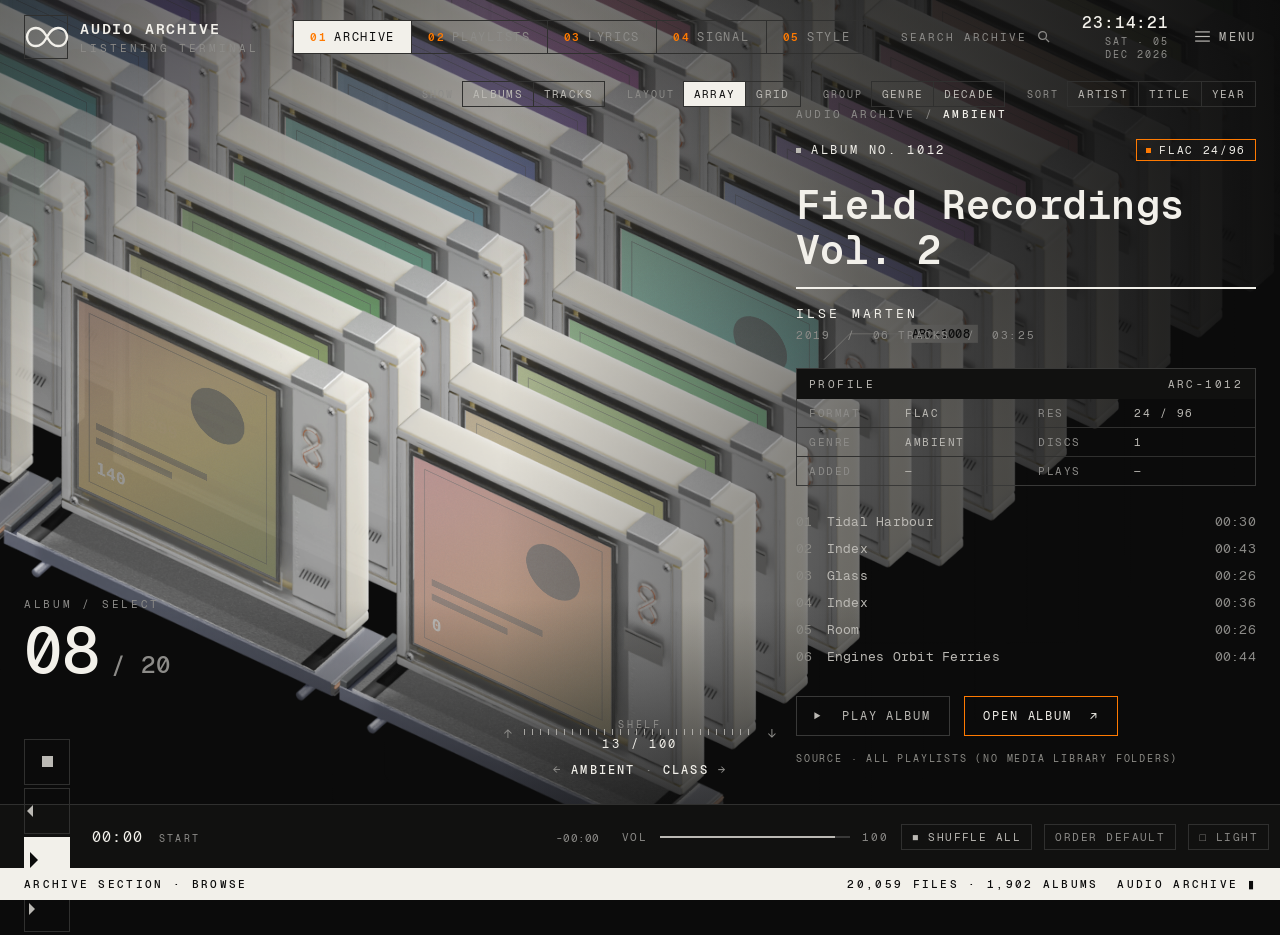
==== webui/rhine-demo/index.html @ eecbfd83 "v0.6.0 完整版：解锁机制 + 连接诊断 + Rhine 风格 HTML 复刻 - 订阅状态不可信时提供手动解锁通道（强确认弹窗） - SteamAPI 连接失败给出具体原因（未运行 / 权限不一" ====
<!doctype html>
<html lang="en">
<head>
<meta charset="utf-8">
<meta name="viewport" content="width=device-width, initial-scale=1">
<title>RhinE — An Audio Archive · HTML Translation</title>
<link rel="stylesheet" href="style.css">
</head>
<body>

<!-- ============ 等距档案架（Canvas） ============ -->
<canvas id="stage"></canvas>
<div id="grain"></div>
<div id="vignette"></div>

<!-- ============ 顶栏 ============ -->
<header id="hud">
  <div class="brand">
    <div class="emblem">
      <svg viewBox="0 0 44 22" width="44" height="22"><path d="M11 2 C4 2 2 8 2 11 C2 14 4 20 11 20 C18 20 20 14 22 11 C24 8 26 2 33 2 C40 2 42 8 42 11 C42 14 40 20 33 20 C26 20 24 14 22 11 C20 8 18 2 11 2 Z" fill="none" stroke="currentColor" stroke-width="2.4"/></svg>
    </div>
    <div class="brand-text">
      <div class="brand-title">AUDIO&nbsp;ARCHIVE</div>
      <div class="brand-sub">LISTENING&nbsp;TERMINAL</div>
    </div>
  </div>

  <nav id="nav">
    <button class="nav-item is-active"><i>01</i><span>ARCHIVE</span></button>
    <button class="nav-item"><i>02</i><span>PLAYLISTS</span></button>
    <button class="nav-item"><i>03</i><span>LYRICS</span></button>
    <button class="nav-item"><i>04</i><span>SIGNAL</span></button>
    <button class="nav-item"><i>05</i><span>STYLE</span></button>
  </nav>

  <div class="hud-right">
    <div class="hud-search"><span>SEARCH&nbsp;ARCHIVE</span>
      <svg viewBox="0 0 14 14" width="13" height="13"><circle cx="6" cy="6" r="4.2" fill="none" stroke="currentColor" stroke-width="1.4"/><line x1="9.3" y1="9.3" x2="13" y2="13" stroke="currentColor" stroke-width="1.4"/></svg>
    </div>
    <div class="hud-clock">
      <div class="clock-time">17:12:19</div>
      <div class="clock-date">TUE&nbsp;·&nbsp;08&nbsp;OCT&nbsp;2025</div>
    </div>
    <div class="hud-menu">
      <svg viewBox="0 0 16 12" width="15" height="11"><g stroke="currentColor" stroke-width="1.3"><line x1="0" y1="1" x2="16" y2="1"/><line x1="0" y1="6" x2="16" y2="6"/><line x1="0" y1="11" x2="16" y2="11"/></g></svg>
      <span>MENU</span>
    </div>
  </div>
</header>

<!-- ============ 数组工具条（SHOW/GROUP/LAYOUT…） ============ -->
<div id="toolrow">
  <div class="toolgroup">
    <span class="tool-label">SHOW</span>
    <button class="tool">ALBUMS</button><button class="tool">TRACKS</button>
  </div>
  <div class="toolgroup">
    <span class="tool-label">LAYOUT</span>
    <button class="tool is-on">ARRAY</button><button class="tool">GRID</button>
  </div>
  <div class="toolgroup">
    <span class="tool-label">GROUP</span>
    <button class="tool">GENRE</button><button class="tool">DECADE</button>
  </div>
  <div class="toolgroup">
    <span class="tool-label">SORT</span>
    <button class="tool">ARTIST</button><button class="tool">TITLE</button><button class="tool">YEAR</button>
  </div>
</div>

<!-- ============ 左下 ALBUM SELECT 大数字 ============ -->
<div id="select-numeral">
  <div class="num-label">ALBUM&nbsp;/&nbsp;SELECT</div>
  <div class="num-big">08<span class="num-of">/&nbsp;20</span></div>
</div>

<!-- ============ 标尺 ============ -->
<div id="ruler">
  <span class="ruler-arrow">↑</span>
  <div class="ruler-ticks"></div>
  <span class="ruler-arrow">↓</span>
</div>

<!-- ============ 架子切换 ============ -->
<div id="shelf-switch">
  <span class="shelf-label">SHELF</span>
  <span class="shelf-num" id="shelf-num">13&nbsp;/&nbsp;100</span>
  <div class="shelf-nav">
    <span class="shelf-nav-label">←&nbsp;<b id="shelf-group">AMBIENT</b>&nbsp;·&nbsp;<b>CLASS</b>&nbsp;→</span>
  </div>
</div>

<!-- ============ 右侧信息面板 ============ -->
<aside id="info">
  <div class="info-path">AUDIO&nbsp;ARCHIVE&nbsp;/&nbsp;<b>AMBIENT</b></div>

  <div class="info-head">
    <div class="info-cat"><span class="sq"></span>ALBUM&nbsp;NO.&nbsp;1012</div>
    <span class="chip chip-acc">FLAC&nbsp;24/96</span>
  </div>

  <h1 class="info-title">Field Recordings Vol. 2</h1>
  <div class="info-artist">ILSE&nbsp;MARTEN</div>
  <div class="info-meta">2019&nbsp;&nbsp;/&nbsp;&nbsp;06&nbsp;TRACKS&nbsp;&nbsp;/&nbsp;&nbsp;03:25</div>

  <div class="profile">
    <div class="profile-head"><span>PROFILE</span><span>ARC-1012</span></div>
    <table class="profile-table">
      <tr><td>FORMAT</td><td>FLAC</td><td>RES</td><td>24 / 96</td></tr>
      <tr><td>GENRE</td><td>AMBIENT</td><td>DISCS</td><td>1</td></tr>
      <tr><td>ADDED</td><td>—</td><td>PLAYS</td><td>—</td></tr>
    </table>
  </div>

  <ol class="tracks">
    <li><span class="t-no">01</span><span class="t-name">Tidal Harbour</span><span class="t-len">00:30</span></li>
    <li><span class="t-no">02</span><span class="t-name">Index</span><span class="t-len">00:43</span></li>
    <li><span class="t-no">03</span><span class="t-name">Glass</span><span class="t-len">00:26</span></li>
    <li><span class="t-no">04</span><span class="t-name">Index</span><span class="t-len">00:36</span></li>
    <li><span class="t-no">05</span><span class="t-name">Room</span><span class="t-len">00:26</span></li>
    <li><span class="t-no">06</span><span class="t-name">Engines Orbit Ferries</span><span class="t-len">00:44</span></li>
  </ol>

  <div class="info-actions">
    <button class="btn">▶&nbsp;&nbsp;PLAY&nbsp;ALBUM</button>
    <button class="btn btn-acc">OPEN&nbsp;ALBUM&nbsp;&nbsp;↗</button>
  </div>

  <div class="info-source">SOURCE&nbsp;·&nbsp;ALL&nbsp;PLAYLISTS&nbsp;(NO&nbsp;MEDIA&nbsp;LIBRARY&nbsp;FOLDERS)</div>
</aside>

<!-- ============ 底部播放条 ============ -->
<footer id="transport">
  <div class="tr-left">
    <button class="tr-btn" id="tr-stop"></button>
    <button class="tr-btn" id="tr-prev"></button>
    <button class="tr-btn tr-play" id="tr-play"></button>
    <button class="tr-btn" id="tr-next"></button>
  </div>
  <div class="tr-time">
    <span class="tr-clock">00:00</span>
    <span class="tr-start">START</span>
    <span class="tr-tail">-00:00</span>
  </div>
  <div class="tr-right">
    <span class="tr-vol-label">VOL</span>
    <div class="tr-vol"><div class="tr-vol-fill"></div></div>
    <span class="tr-vol-num">100</span>
    <button class="tr-chip is-on">■&nbsp;SHUFFLE&nbsp;ALL</button>
    <button class="tr-chip">ORDER&nbsp;DEFAULT</button>
    <button class="tr-chip" id="tr-theme">□&nbsp;LIGHT</button>
    <button class="tr-chip is-on" id="tr-dark">■&nbsp;DARK</button>
  </div>
</footer>

<!-- ============ 状态条 ============ -->
<div id="statusbar">
  <span>ARCHIVE&nbsp;SECTION&nbsp;·&nbsp;BROWSE</span>
  <span class="status-right">20,059&nbsp;FILES&nbsp;·&nbsp;1,902&nbsp;ALBUMS&nbsp;&nbsp;AUDIO&nbsp;ARCHIVE&nbsp;▮</span>
</div>

<script src="app.js"></script>
</body>
</html>
---- webui/rhine-demo/style.css ----
/* RhinE · HTML translation — design tokens from the theme's tokens.json (archive / dark) */
@font-face { font-family: "Geist Mono"; src: url("assets/fonts/GeistMono-Regular.ttf");  font-weight: 400; }
@font-face { font-family: "Geist Mono"; src: url("assets/fonts/GeistMono-Medium.ttf");   font-weight: 500; }
@font-face { font-family: "Geist Mono"; src: url("assets/fonts/GeistMono-SemiBold.ttf"); font-weight: 600; }

:root {
  /* archive · dark */
  --bg:          #0b0b0b;
  --fg:          #f2f0ea;
  --fg-soft:     #bbb9b4;
  --text-muted:  #8c8b88;
  --mark:        #8a8984;
  --line-dim:    #73726f;
  --line-faint:  #393938;
  --hair:        #30302f;
  --panel:       #111110;
  --panel-hi:    #181817;
  --case:        #1b1b1a;
  --case-hi:     #2b2b29;
  --well:        #121212;
  --accent:      #ff7a01;
  --on-accent:   #0b0b0b;

  /* metrics (dp) */
  --gutter: 24px;
  --header: 73px;
  --transport: 64px;
  --status: 32px;
  --hairline: 1px;
}

* { margin: 0; padding: 0; box-sizing: border-box; }

html, body {
  height: 100%;
  overflow: hidden;
  background: var(--bg);
  color: var(--fg);
  font-family: "Geist Mono", ui-monospace, monospace;
  font-size: 13px;
  letter-spacing: .02em;
  -webkit-font-smoothing: antialiased;
  user-select: none;
}

#stage { position: absolute; inset: 0; width: 100%; height: 100%; display: block; }

/* grain + vignette overlays */
#grain {
  position: absolute; inset: 0; pointer-events: none; opacity: .5;
  background-image: url("assets/grain.png");
  background-size: 512px 512px;
  mix-blend-mode: overlay;
}
#vignette {
  position: absolute; inset: 0; pointer-events: none;
  background:
    linear-gradient(to top,  rgba(11,11,11,.95) 0, rgba(11,11,11,0) 300px),
    linear-gradient(to left,  rgba(11,11,11,.96) 0, rgba(11,11,11,.55) 420px, rgba(11,11,11,0) 780px),
    radial-gradient(130% 100% at 40% 80%, rgba(11,11,11,0) 42%, rgba(11,11,11,.72) 100%);
}

button { font: inherit; color: inherit; background: none; border: none; cursor: pointer; }

/* ================= 顶栏 ================= */
#hud {
  position: absolute; top: 0; left: 0; right: 0; height: var(--header);
  display: flex; align-items: center; gap: 34px;
  padding: 0 var(--gutter);
}
.brand { display: flex; align-items: center; gap: 12px; }
.emblem {
  width: 44px; height: 44px; display: grid; place-items: center;
  border: var(--hairline) solid var(--hair); padding: 10px 0;
  color: var(--fg);
}
.brand-title { font-weight: 600; font-size: 15px; letter-spacing: .12em; }
.brand-sub   { font-size: 10.5px; letter-spacing: .28em; color: var(--text-muted); margin-top: 3px; }

#nav { display: flex; align-items: stretch; height: 34px; }
.nav-item {
  display: flex; align-items: center; gap: 7px; padding: 0 16px;
  border: var(--hairline) solid var(--hair); border-right-width: 0;
  color: var(--text-muted); letter-spacing: .14em; font-size: 12px;
}
.nav-item:last-child { border-right-width: var(--hairline); }
.nav-item i { font-style: normal; color: var(--accent); font-weight: 600; font-size: 11px; }
.nav-item.is-active { background: var(--fg); color: var(--bg); }
.nav-item.is-active i { color: var(--accent); }

.hud-right { margin-left: auto; display: flex; align-items: center; gap: 26px; color: var(--fg-soft); }
.hud-search { display: flex; align-items: center; gap: 10px; font-size: 11px; letter-spacing: .18em; color: var(--text-muted); }
.hud-clock { text-align: right; }
.clock-time { font-size: 16px; font-weight: 500; color: var(--fg); letter-spacing: .06em; }
.clock-date { font-size: 10px; letter-spacing: .2em; color: var(--text-muted); margin-top: 2px; }
.hud-menu { display: flex; align-items: center; gap: 9px; font-size: 12px; letter-spacing: .18em; color: var(--fg-soft); }

/* ================= 工具条 ================= */
#toolrow {
  position: absolute; top: calc(var(--header) + 8px); right: calc(var(--gutter) + 0px);
  display: flex; gap: 22px; align-items: center;
}
.toolgroup { display: flex; align-items: center; gap: 0; }
.tool-label { font-size: 10px; letter-spacing: .2em; color: var(--text-muted); margin-right: 8px; }
.tool {
  height: 26px; padding: 0 10px; font-size: 11px; letter-spacing: .12em;
  color: var(--fg-soft); border: var(--hairline) solid var(--hair); border-right-width: 0;
}
.tool:last-child { border-right-width: var(--hairline); }
.tool.is-on { background: var(--fg); color: var(--bg); }

/* ================= 左下大数字 ================= */
#select-numeral { position: absolute; left: var(--gutter); bottom: calc(var(--transport) + var(--status) + 120px); }
.num-label { font-size: 10.5px; letter-spacing: .26em; color: var(--text-muted); }
.num-big { font-size: 64px; font-weight: 500; line-height: 1.05; margin-top: 6px; }
.num-of { font-size: 24px; color: var(--text-muted); margin-left: 10px; letter-spacing: .05em; }

/* ================= 标尺 ================= */
#ruler {
  position: absolute; left: 50%; transform: translateX(-50%);
  bottom: calc(var(--transport) + var(--status) + 62px);
  display: flex; align-items: center; gap: 12px; color: var(--text-muted);
}
.ruler-arrow { font-size: 13px; }
.ruler-ticks {
  width: 232px; height: 16px; opacity: .85;
  background-image:
    repeating-linear-gradient(to right, var(--fg-soft) 0 1px, transparent 1px 8px);
  -webkit-mask-image: linear-gradient(to bottom, transparent 0 3px, #000 3px 9px, transparent 9px);
          mask-image: linear-gradient(to bottom, transparent 0 3px, #000 3px 9px, transparent 9px);
  background-size: 100% 100%;
}

/* ================= 架子切换 ================= */
#shelf-switch {
  position: absolute; left: 50%; transform: translateX(-50%);
  bottom: calc(var(--transport) + var(--status) + 26px);
  text-align: center;
}
.shelf-label { font-size: 10px; letter-spacing: .26em; color: var(--text-muted); }
.shelf-num { display: block; font-size: 12px; letter-spacing: .2em; color: var(--fg); margin-top: 4px; }
.shelf-nav { margin-top: 10px; font-size: 12px; letter-spacing: .18em; color: var(--text-muted); }
.shelf-nav b { color: var(--fg); font-weight: 500; }

/* ================= 右侧信息面板 ================= */
#info {
  position: absolute; top: calc(var(--header) + 34px); right: var(--gutter);
  width: 460px;
}
.info-path { font-size: 11px; letter-spacing: .2em; color: var(--text-muted); }
.info-path b { color: var(--fg); font-weight: 500; }

.info-head { display: flex; align-items: center; justify-content: space-between; margin-top: 18px; }
.info-cat { display: flex; align-items: center; gap: 10px; font-size: 12px; letter-spacing: .22em; color: var(--fg); }
.sq { width: 5px; height: 5px; background: var(--fg-soft); display: inline-block; }
.chip {
  height: 22px; display: inline-flex; align-items: center; padding: 0 9px;
  border: var(--hairline) solid var(--line-faint); font-size: 10.5px; letter-spacing: .16em; color: var(--fg-soft);
}
.chip-acc { border-color: var(--accent); color: var(--fg); gap: 8px; }
.chip-acc::before { content: ""; width: 5px; height: 5px; background: var(--accent); }

.info-title {
  font-size: 40px; font-weight: 600; line-height: 1.12; margin-top: 22px;
  padding-bottom: 14px; border-bottom: 2px solid var(--fg);
}
.info-artist { margin-top: 16px; font-size: 13px; letter-spacing: .24em; color: var(--fg); }
.info-meta { margin-top: 6px; font-size: 11px; letter-spacing: .14em; color: var(--text-muted); }

.profile { margin-top: 26px; border: var(--hairline) solid var(--line-faint); }
.profile-head {
  display: flex; justify-content: space-between; padding: 8px 12px;
  background: var(--panel); font-size: 11px; letter-spacing: .22em; color: var(--fg-soft);
}
.profile-table { width: 100%; border-collapse: collapse; }
.profile-table td { padding: 7px 12px; font-size: 11px; letter-spacing: .14em; color: var(--fg-soft); }
.profile-table td:nth-child(odd)  { color: var(--text-muted); width: 21%; }
.profile-table td:nth-child(even) { width: 29%; }
.profile-table tr + tr td { border-top: var(--hairline) solid var(--hair); }

.tracks { list-style: none; margin-top: 22px; }
.tracks li { display: flex; gap: 14px; padding: 5px 0; font-size: 12.5px; color: var(--fg-soft); }
.t-no { color: var(--mark); }
.t-name { flex: 1; }
.t-len { color: var(--text-muted); }
.tracks li.is-current { color: var(--fg); }
.tracks li.is-current .t-no { color: var(--accent); }

.info-actions { display: flex; gap: 14px; margin-top: 26px; }
.btn {
  height: 40px; padding: 0 18px; border: var(--hairline) solid var(--line-faint);
  font-size: 12px; letter-spacing: .16em; color: var(--fg-soft);
}
.btn-acc { border-color: var(--accent); color: var(--fg); }
.info-source { margin-top: 16px; font-size: 10px; letter-spacing: .18em; color: var(--mark); }

/* ================= 底部 transport ================= */
#transport {
  position: absolute; left: 0; right: 0; bottom: var(--status);
  height: var(--transport);
  display: flex; align-items: center; gap: 22px;
  padding: 0 var(--gutter);
  background: var(--panel);
  border-top: var(--hairline) solid var(--hair);
}
.tr-btn { width: 46px; height: 46px; border: var(--hairline) solid var(--hair); position: relative; }
.tr-btn::before { content: ""; position: absolute; inset: 0; margin: auto; }
#tr-prev::before { width: 0; height: 0; border: 6px solid transparent; border-right-color: var(--fg-soft); margin-left: -4px; }
#tr-next::before { width: 0; height: 0; border: 6px solid transparent; border-left-color:  var(--fg-soft); margin-left: 4px; }
#tr-stop::before { width: 11px; height: 11px; background: var(--fg-soft); }
#tr-play { background: var(--fg); border-color: var(--fg); }
#tr-play::before { width: 0; height: 0; border: 8px solid transparent; border-left-color: var(--bg); margin-left: 5px; }

.tr-time { display: flex; align-items: baseline; gap: 16px; }
.tr-clock { font-size: 15px; color: var(--fg); letter-spacing: .08em; }
.tr-start { font-size: 10px; letter-spacing: .22em; color: var(--text-muted); }
.tr-tail { font-size: 11px; color: var(--text-muted); margin-left: 340px; }

.tr-right { margin-left: auto; display: flex; align-items: center; gap: 12px; }
.tr-vol-label, .tr-vol-num { font-size: 10.5px; letter-spacing: .18em; color: var(--text-muted); }
.tr-vol { width: 190px; height: 2px; background: var(--line-faint); position: relative; }
.tr-vol-fill { position: absolute; inset: 0 8% 0 0; background: var(--fg-soft); }
.tr-chip {
  height: 26px; padding: 0 10px; border: var(--hairline) solid var(--hair);
  font-size: 10.5px; letter-spacing: .14em; color: var(--text-muted);
}
.tr-chip.is-on { color: var(--fg-soft); }

/* ================= 状态条 ================= */
#statusbar {
  position: absolute; left: 0; right: 0; bottom: 0; height: var(--status);
  display: flex; align-items: center; justify-content: space-between;
  padding: 0 var(--gutter);
  background: var(--fg); color: var(--bg);
  font-size: 10.5px; letter-spacing: .22em; font-weight: 500;
}
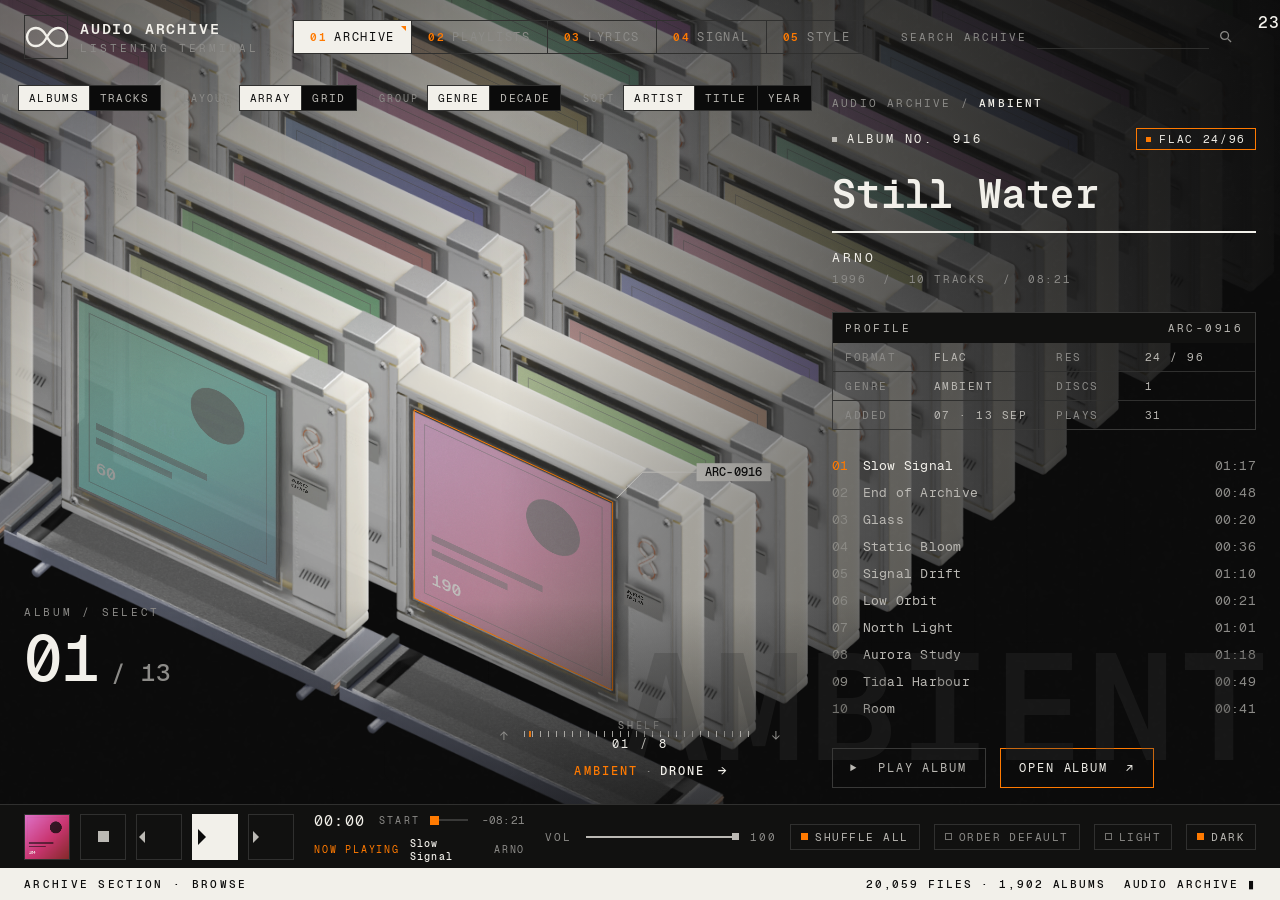
==== commit 4dde5abc: "迁移到 RhinE 风格 pywebview 界面" ====
--- a/webui/rhine-demo/index.html
+++ b/webui/rhine-demo/index.html
@@ -6,9 +6,9 @@
 <title>RhinE — An Audio Archive · HTML Translation</title>
 <link rel="stylesheet" href="style.css">
 </head>
-<body>
-
-<!-- ============ 等距档案架（Canvas） ============ -->
+<body data-view="archive">
+
+<!-- ============ 主画布（01 ARCHIVE 等距档案架 / 04 SIGNAL 监视器） ============ -->
 <canvas id="stage"></canvas>
 <div id="grain"></div>
 <div id="vignette"></div>
@@ -26,139 +26,321 @@
   </div>
 
   <nav id="nav">
-    <button class="nav-item is-active"><i>01</i><span>ARCHIVE</span></button>
-    <button class="nav-item"><i>02</i><span>PLAYLISTS</span></button>
-    <button class="nav-item"><i>03</i><span>LYRICS</span></button>
-    <button class="nav-item"><i>04</i><span>SIGNAL</span></button>
-    <button class="nav-item"><i>05</i><span>STYLE</span></button>
+    <button class="nav-item" data-view="archive" title="01 Archive (1)"><i>01</i><span>ARCHIVE</span></button>
+    <button class="nav-item" data-view="playlists" title="02 Playlists (2)"><i>02</i><span>PLAYLISTS</span></button>
+    <button class="nav-item" data-view="lyrics" title="03 Lyrics (3)"><i>03</i><span>LYRICS</span></button>
+    <button class="nav-item" data-view="signal" title="04 Signal (4)"><i>04</i><span>SIGNAL</span></button>
+    <button class="nav-item" data-view="style" title="05 Style (5)"><i>05</i><span>STYLE</span></button>
   </nav>
 
   <div class="hud-right">
-    <div class="hud-search"><span>SEARCH&nbsp;ARCHIVE</span>
+    <label class="hud-search" id="search-wrap">
+      <span>SEARCH&nbsp;ARCHIVE</span>
+      <input id="search" type="text" autocomplete="off" spellcheck="false" aria-label="Search archive">
       <svg viewBox="0 0 14 14" width="13" height="13"><circle cx="6" cy="6" r="4.2" fill="none" stroke="currentColor" stroke-width="1.4"/><line x1="9.3" y1="9.3" x2="13" y2="13" stroke="currentColor" stroke-width="1.4"/></svg>
-    </div>
+    </label>
     <div class="hud-clock">
-      <div class="clock-time">17:12:19</div>
-      <div class="clock-date">TUE&nbsp;·&nbsp;08&nbsp;OCT&nbsp;2025</div>
-    </div>
-    <div class="hud-menu">
+      <div class="clock-time">--:--:--</div>
+      <div class="clock-date">—</div>
+    </div>
+    <button class="hud-menu" id="menu-btn" aria-haspopup="dialog" aria-expanded="false">
       <svg viewBox="0 0 16 12" width="15" height="11"><g stroke="currentColor" stroke-width="1.3"><line x1="0" y1="1" x2="16" y2="1"/><line x1="0" y1="6" x2="16" y2="6"/><line x1="0" y1="11" x2="16" y2="11"/></g></svg>
       <span>MENU</span>
-    </div>
+    </button>
   </div>
 </header>
 
-<!-- ============ 数组工具条（SHOW/GROUP/LAYOUT…） ============ -->
-<div id="toolrow">
-  <div class="toolgroup">
-    <span class="tool-label">SHOW</span>
-    <button class="tool">ALBUMS</button><button class="tool">TRACKS</button>
-  </div>
-  <div class="toolgroup">
-    <span class="tool-label">LAYOUT</span>
-    <button class="tool is-on">ARRAY</button><button class="tool">GRID</button>
-  </div>
-  <div class="toolgroup">
-    <span class="tool-label">GROUP</span>
-    <button class="tool">GENRE</button><button class="tool">DECADE</button>
-  </div>
-  <div class="toolgroup">
-    <span class="tool-label">SORT</span>
-    <button class="tool">ARTIST</button><button class="tool">TITLE</button><button class="tool">YEAR</button>
-  </div>
-</div>
-
-<!-- ============ 左下 ALBUM SELECT 大数字 ============ -->
-<div id="select-numeral">
-  <div class="num-label">ALBUM&nbsp;/&nbsp;SELECT</div>
-  <div class="num-big">08<span class="num-of">/&nbsp;20</span></div>
-</div>
-
-<!-- ============ 标尺 ============ -->
-<div id="ruler">
-  <span class="ruler-arrow">↑</span>
-  <div class="ruler-ticks"></div>
-  <span class="ruler-arrow">↓</span>
-</div>
-
-<!-- ============ 架子切换 ============ -->
-<div id="shelf-switch">
-  <span class="shelf-label">SHELF</span>
-  <span class="shelf-num" id="shelf-num">13&nbsp;/&nbsp;100</span>
-  <div class="shelf-nav">
-    <span class="shelf-nav-label">←&nbsp;<b id="shelf-group">AMBIENT</b>&nbsp;·&nbsp;<b>CLASS</b>&nbsp;→</span>
-  </div>
-</div>
-
-<!-- ============ 右侧信息面板 ============ -->
-<aside id="info">
-  <div class="info-path">AUDIO&nbsp;ARCHIVE&nbsp;/&nbsp;<b>AMBIENT</b></div>
-
-  <div class="info-head">
-    <div class="info-cat"><span class="sq"></span>ALBUM&nbsp;NO.&nbsp;1012</div>
-    <span class="chip chip-acc">FLAC&nbsp;24/96</span>
-  </div>
-
-  <h1 class="info-title">Field Recordings Vol. 2</h1>
-  <div class="info-artist">ILSE&nbsp;MARTEN</div>
-  <div class="info-meta">2019&nbsp;&nbsp;/&nbsp;&nbsp;06&nbsp;TRACKS&nbsp;&nbsp;/&nbsp;&nbsp;03:25</div>
-
-  <div class="profile">
-    <div class="profile-head"><span>PROFILE</span><span>ARC-1012</span></div>
-    <table class="profile-table">
-      <tr><td>FORMAT</td><td>FLAC</td><td>RES</td><td>24 / 96</td></tr>
-      <tr><td>GENRE</td><td>AMBIENT</td><td>DISCS</td><td>1</td></tr>
-      <tr><td>ADDED</td><td>—</td><td>PLAYS</td><td>—</td></tr>
+<!-- ===================================================================== -->
+<!-- 01 ARCHIVE                                                            -->
+<!-- ===================================================================== -->
+<section class="view" id="view-archive">
+  <div id="toolrow">
+    <div class="toolgroup" data-group="unit">
+      <span class="tool-label">SHOW</span>
+      <button class="tool" data-key="unit" data-val="albums">ALBUMS</button><button class="tool" data-key="unit" data-val="tracks">TRACKS</button>
+    </div>
+    <div class="toolgroup" data-group="layout">
+      <span class="tool-label">LAYOUT</span>
+      <button class="tool" data-key="layout" data-val="array">ARRAY</button><button class="tool" data-key="layout" data-val="grid">GRID</button>
+    </div>
+    <div class="toolgroup" data-group="group">
+      <span class="tool-label">GROUP</span>
+      <button class="tool" data-key="group" data-val="genre">GENRE</button><button class="tool" data-key="group" data-val="decade">DECADE</button>
+    </div>
+    <div class="toolgroup" data-group="sort">
+      <span class="tool-label">SORT</span>
+      <button class="tool" data-key="sort" data-val="artist">ARTIST</button><button class="tool" data-key="sort" data-val="title">TITLE</button><button class="tool" data-key="sort" data-val="year">YEAR</button>
+    </div>
+  </div>
+
+  <div id="grid-head">
+    <span class="gh-name">ALBUM&nbsp;GRID</span>
+    <span class="gh-dot">·</span><span id="gh-count">1,982&nbsp;ALBUMS</span>
+    <span class="gh-dot">·</span><span id="gh-by">BY&nbsp;GENRE</span>
+  </div>
+  <div id="grid-scroll"><div id="grid-body"></div></div>
+
+  <aside id="info">
+    <div class="info-path">AUDIO&nbsp;ARCHIVE&nbsp;/&nbsp;<b id="info-group">AMBIENT</b></div>
+
+    <div class="info-head">
+      <div class="info-cat"><span class="sq"></span>ALBUM&nbsp;NO.&nbsp;<span id="info-no">1012</span></div>
+      <span class="chip chip-acc" id="info-chip">FLAC&nbsp;24/96</span>
+    </div>
+
+    <h1 class="info-title" id="info-title">Field Recordings Vol. 2</h1>
+    <div class="info-artist" id="info-artist">ILSE&nbsp;MARTEN</div>
+    <div class="info-meta" id="info-meta">2019&nbsp;&nbsp;/&nbsp;&nbsp;06&nbsp;TRACKS&nbsp;&nbsp;/&nbsp;&nbsp;03:25</div>
+
+    <div class="profile">
+      <div class="profile-head"><span>PROFILE</span><span id="info-arc">ARC-1012</span></div>
+      <table class="profile-table">
+        <tr><td>FORMAT</td><td>FLAC</td><td>RES</td><td>24 / 96</td></tr>
+        <tr><td>GENRE</td><td id="info-genre">AMBIENT</td><td>DISCS</td><td>1</td></tr>
+        <tr><td>ADDED</td><td id="info-added">—</td><td>PLAYS</td><td id="info-plays">—</td></tr>
+      </table>
+    </div>
+
+    <ol class="tracks" id="info-tracks"></ol>
+
+    <div class="info-actions">
+      <button class="btn" id="btn-play-album">▶&nbsp;&nbsp;PLAY&nbsp;ALBUM</button>
+      <button class="btn btn-acc" id="btn-open-album">OPEN&nbsp;ALBUM&nbsp;&nbsp;↗</button>
+    </div>
+
+    <div class="info-source" id="info-source">SOURCE&nbsp;·&nbsp;ALL&nbsp;PLAYLISTS&nbsp;(NO&nbsp;MEDIA&nbsp;LIBRARY&nbsp;FOLDERS)</div>
+  </aside>
+
+  <div id="select-numeral">
+    <div class="num-label">ALBUM&nbsp;/&nbsp;SELECT</div>
+    <div class="num-big" id="num-big">08<span class="num-of">/&nbsp;20</span></div>
+  </div>
+
+  <div id="ruler">
+    <button class="ruler-arrow" id="ruler-up" title="Selection up one shelf row">↑</button>
+    <div class="ruler-ticks"><span class="ruler-mark" id="ruler-mark"></span></div>
+    <button class="ruler-arrow" id="ruler-down" title="Selection down one shelf row">↓</button>
+  </div>
+
+  <div id="shelf-switch">
+    <div class="shelf-label">SHELF</div>
+    <div class="shelf-num" id="shelf-num">13&nbsp;/&nbsp;100</div>
+    <div class="shelf-nav">
+      <button class="shelf-arrow" id="shelf-prev" title="Previous group (←)">←</button>
+      <b id="shelf-cur">AMBIENT</b>
+      <span class="shelf-dot">·</span>
+      <b id="shelf-next">CLASS</b>
+      <button class="shelf-arrow" id="shelf-go" title="Next group (→)">→</button>
+    </div>
+  </div>
+</section>
+
+<!-- ===================================================================== -->
+<!-- 02 PLAYLISTS / 03 LYRICS — shared middle column + profile panel       -->
+<!-- ===================================================================== -->
+<section class="view view-pl" id="view-playlists">
+  <!-- left: playlist manager -->
+  <div class="mgr">
+    <div class="mgr-head"><span>PLAYLISTS</span><span class="mgr-count" id="pl-count">02</span></div>
+    <ul class="mgr-list" id="pl-list"></ul>
+    <button class="mgr-new" id="pl-new">+&nbsp;&nbsp;NEW&nbsp;PLAYLIST</button>
+  </div>
+
+  <!-- middle: track list -->
+  <div class="pl-main">
+    <div class="pl-rail"><span class="pl-rail-num" id="pl-no">006</span></div>
+    <div class="pl-inner">
+      <div class="pl-head">
+        <div class="pl-head-left">
+          <div class="pl-cat"><span class="sq"></span>PLAYLIST&nbsp;NO.&nbsp;<span id="pl-no2">002</span></div>
+          <h2 class="pl-title" id="pl-title">Archive&nbsp;·&nbsp;Album</h2>
+        </div>
+        <div class="pl-head-right">
+          <span class="pl-meta" id="pl-meta">006&nbsp;TRACKS&nbsp;&nbsp;·&nbsp;&nbsp;03:24&nbsp;&nbsp;·&nbsp;&nbsp;26&nbsp;MB</span>
+          <button class="chip chip-pl" id="pl-playing">●&nbsp;PLAYING</button>
+        </div>
+      </div>
+      <div class="pl-tabs">
+        <span class="tool-label">LAYOUT</span>
+        <button class="tool" data-key="plmode" data-val="album">ALBUM</button><button class="tool" data-key="plmode" data-val="index">INDEX</button>
+      </div>
+      <div class="pl-thead">
+        <span class="c-no">NO</span><span class="c-title">TITLE</span><span class="c-artist">ARTIST</span><span class="c-time">TIME</span><span class="c-pos">POS</span>
+      </div>
+      <div class="pl-rows" id="pl-rows"></div>
+    </div>
+  </div>
+
+  <!-- right: signal profile -->
+  <aside class="prof" id="prof-playlists"></aside>
+</section>
+
+<section class="view view-pl" id="view-lyrics">
+  <!-- left: analysis column -->
+  <div class="ly-left">
+    <div class="sec-head"><span class="sq"></span>LYRICS&nbsp;SECTION&nbsp;·&nbsp;PLAYBACK</div>
+    <table class="kv">
+      <tr><td>SPECTRUM</td><td>48&nbsp;BANDS&nbsp;/&nbsp;LIVE</td></tr>
+      <tr><td>PEAK</td><td id="ly-peak">-10.5&nbsp;DB</td></tr>
+      <tr><td>RMS</td><td id="ly-rms">-33.8&nbsp;DB</td></tr>
+      <tr><td>STEREO</td><td>1.00&nbsp;CORR</td></tr>
+      <tr><td>RATE</td><td>96&nbsp;KHZ&nbsp;/&nbsp;24&nbsp;BIT</td></tr>
+      <tr><td>SESSION</td><td id="ly-session">00:01:52</td></tr>
     </table>
-  </div>
-
-  <ol class="tracks">
-    <li><span class="t-no">01</span><span class="t-name">Tidal Harbour</span><span class="t-len">00:30</span></li>
-    <li><span class="t-no">02</span><span class="t-name">Index</span><span class="t-len">00:43</span></li>
-    <li><span class="t-no">03</span><span class="t-name">Glass</span><span class="t-len">00:26</span></li>
-    <li><span class="t-no">04</span><span class="t-name">Index</span><span class="t-len">00:36</span></li>
-    <li><span class="t-no">05</span><span class="t-name">Room</span><span class="t-len">00:26</span></li>
-    <li><span class="t-no">06</span><span class="t-name">Engines Orbit Ferries</span><span class="t-len">00:44</span></li>
-  </ol>
-
-  <div class="info-actions">
-    <button class="btn">▶&nbsp;&nbsp;PLAY&nbsp;ALBUM</button>
-    <button class="btn btn-acc">OPEN&nbsp;ALBUM&nbsp;&nbsp;↗</button>
-  </div>
-
-  <div class="info-source">SOURCE&nbsp;·&nbsp;ALL&nbsp;PLAYLISTS&nbsp;(NO&nbsp;MEDIA&nbsp;LIBRARY&nbsp;FOLDERS)</div>
-</aside>
+    <div class="logbox">
+      <div class="logbox-head"><span>ANALYSIS&nbsp;LOG</span><span id="ly-state">ACTIVE</span></div>
+      <div class="logrow"><span>DECODE</span><b>FLAC&nbsp;24/96</b><i class="dot" id="ly-d1"></i></div>
+      <div class="logrow"><span>REPLAYGAIN</span><b>NONE</b><i class="dot" id="ly-d2"></i></div>
+      <div class="logrow"><span>LYRICS</span><b>LRC&nbsp;·&nbsp;2&nbsp;LANGUAGES</b><i class="dot" id="ly-d3"></i></div>
+      <div class="logrow"><span>OUTPUT</span><b>2&nbsp;CH&nbsp;&nbsp;VOLUME&nbsp;0.0&nbsp;DB</b><i class="dot" id="ly-d4"></i></div>
+      <div class="logrow"><span>NEXT</span><b id="ly-next">002&nbsp;INDEX</b><i class="dot" id="ly-d5"></i></div>
+    </div>
+  </div>
+
+  <!-- middle: lyric monitor -->
+  <div class="ly-main">
+    <div class="ly-top">
+      <span class="sec-head"><span class="sq"></span>LYRICS&nbsp;MONITOR&nbsp;·&nbsp;03</span>
+      <span class="chip chip-acc" id="ly-chip">LRC&nbsp;·&nbsp;SYNCED</span>
+      <span class="ly-count" id="ly-count">06&nbsp;LINES&nbsp;·&nbsp;2&nbsp;LANG</span>
+    </div>
+    <div class="ly-stage" id="ly-stage">
+      <span class="cmark tl"></span><span class="cmark tr"></span><span class="cmark bl"></span><span class="cmark br"></span>
+      <div class="ly-scroll" id="ly-scroll">
+        <div class="ly-lines" id="ly-lines"></div>
+      </div>
+      <div class="ly-ruler" id="ly-ruler"><span>LINE</span></div>
+    </div>
+    <div class="ly-foot"><span id="ly-foot">LYRICS&nbsp;/&nbsp;LRC&nbsp;·&nbsp;LINE&nbsp;01&nbsp;OF&nbsp;06</span></div>
+  </div>
+
+  <aside class="prof" id="prof-lyrics"></aside>
+</section>
+
+<!-- ===================================================================== -->
+<!-- 04 SIGNAL                                                             -->
+<!-- ===================================================================== -->
+<section class="view" id="view-signal">
+  <div class="sig-top">
+    <span class="sec-head"><span class="sq"></span>SIGNAL&nbsp;MONITOR&nbsp;·&nbsp;04</span>
+    <span class="chip" id="sig-state">STANDBY</span>
+  </div>
+  <div class="sig-tools">
+    <span class="tool-label">MODEL</span>
+    <button class="tool" data-key="model" data-val="3d">3D</button><button class="tool" data-key="model" data-val="2d">2D</button><button class="tool" data-key="model" data-val="classic">CLASSIC</button>
+  </div>
+  <div class="sig-foot">
+    <span class="tool-label">SIGNAL&nbsp;TRACE</span>
+    <span class="sig-foot-mid">WHOLE&nbsp;TRACK</span>
+    <span class="sig-foot-right"><b id="sig-time">00:00</b>&nbsp;&nbsp;/&nbsp;&nbsp;<span id="sig-len">00:30</span></span>
+  </div>
+</section>
+
+<!-- ===================================================================== -->
+<!-- 05 STYLE                                                              -->
+<!-- ===================================================================== -->
+<section class="view" id="view-style">
+  <div class="st-top">
+    <span class="sec-head"><span class="sq"></span>STYLE&nbsp;·&nbsp;05</span>
+    <span class="chip" id="st-skin-chip">WHITE</span>
+    <span class="chip" id="st-scheme-chip">ARCHIVE</span>
+    <span class="chip" id="st-mode-chip">DARK</span>
+    <span class="st-top-right">
+      <button class="tool" id="st-intro">▶&nbsp;PLAY&nbsp;INTRO</button>
+      <span class="tool-label">MODE</span>
+      <button class="tool" data-key="mode" data-val="light">LIGHT</button><button class="tool" data-key="mode" data-val="dark">DARK</button>
+    </span>
+  </div>
+
+  <div class="st-body">
+    <div class="st-left">
+      <div class="st-sec"><span class="sq"></span>CASE&nbsp;SKIN<span class="st-sec-num" id="st-skin-count">10</span></div>
+      <div class="st-skins" id="st-skins"></div>
+
+      <div class="st-sec"><span class="sq"></span>COLOUR&nbsp;SCHEME<span class="st-sec-num" id="st-scheme-count">06</span></div>
+      <div class="st-schemes" id="st-schemes"></div>
+    </div>
+
+    <aside class="st-right">
+      <div class="st-inuse-label">IN&nbsp;USE</div>
+      <canvas id="st-hero" width="620" height="620"></canvas>
+      <div class="st-inuse-name" id="st-inuse-name">WHITE</div>
+      <div class="st-inuse-desc" id="st-inuse-desc">Soft matte white plastics and white metal, frosted silver tab.</div>
+      <div class="st-inuse-foot" id="st-inuse-foot">CASE&nbsp;SKIN&nbsp;&nbsp;10&nbsp;/&nbsp;10</div>
+    </aside>
+  </div>
+</section>
 
 <!-- ============ 底部播放条 ============ -->
 <footer id="transport">
   <div class="tr-left">
-    <button class="tr-btn" id="tr-stop"></button>
-    <button class="tr-btn" id="tr-prev"></button>
-    <button class="tr-btn tr-play" id="tr-play"></button>
-    <button class="tr-btn" id="tr-next"></button>
-  </div>
-  <div class="tr-time">
-    <span class="tr-clock">00:00</span>
-    <span class="tr-start">START</span>
-    <span class="tr-tail">-00:00</span>
+    <div class="tr-thumb" id="tr-thumb"><canvas width="96" height="96"></canvas></div>
+    <button class="tr-btn" id="tr-stop" title="Stop (Esc)"></button>
+    <button class="tr-btn" id="tr-prev" title="Previous (,)"></button>
+    <button class="tr-btn tr-play" id="tr-play" title="Play / pause (Space)"></button>
+    <button class="tr-btn" id="tr-next" title="Next (.)"></button>
+  </div>
+  <div class="tr-mid">
+    <div class="tr-line">
+      <span class="tr-clock" id="tr-clock">00:00</span>
+      <span class="tr-start">START</span>
+      <div class="tr-bar" id="tr-bar"><div class="tr-bar-fill" id="tr-fill"></div><div class="tr-bar-head" id="tr-head"></div></div>
+      <span class="tr-tail" id="tr-tail">-00:30</span>
+    </div>
+    <div class="tr-now"><span class="tr-now-label">NOW&nbsp;PLAYING</span><b id="tr-title">—</b><span id="tr-artist">—</span></div>
   </div>
   <div class="tr-right">
     <span class="tr-vol-label">VOL</span>
-    <div class="tr-vol"><div class="tr-vol-fill"></div></div>
-    <span class="tr-vol-num">100</span>
-    <button class="tr-chip is-on">■&nbsp;SHUFFLE&nbsp;ALL</button>
-    <button class="tr-chip">ORDER&nbsp;DEFAULT</button>
-    <button class="tr-chip" id="tr-theme">□&nbsp;LIGHT</button>
-    <button class="tr-chip is-on" id="tr-dark">■&nbsp;DARK</button>
+    <div class="tr-vol" id="tr-vol"><div class="tr-vol-fill" id="tr-vol-fill"></div></div>
+    <span class="tr-vol-num" id="tr-vol-num">100</span>
+    <button class="tr-chip" id="tr-shuffle"><span class="bx"></span>SHUFFLE&nbsp;ALL</button>
+    <button class="tr-chip" id="tr-order"><span class="bx"></span>ORDER&nbsp;DEFAULT</button>
+    <button class="tr-chip" id="tr-light" data-key="mode" data-val="light"><span class="bx"></span>LIGHT</button>
+    <button class="tr-chip" id="tr-dark" data-key="mode" data-val="dark"><span class="bx"></span>DARK</button>
   </div>
 </footer>
 
 <!-- ============ 状态条 ============ -->
 <div id="statusbar">
-  <span>ARCHIVE&nbsp;SECTION&nbsp;·&nbsp;BROWSE</span>
-  <span class="status-right">20,059&nbsp;FILES&nbsp;·&nbsp;1,902&nbsp;ALBUMS&nbsp;&nbsp;AUDIO&nbsp;ARCHIVE&nbsp;▮</span>
+  <span id="status-left">ARCHIVE&nbsp;SECTION&nbsp;·&nbsp;BROWSE</span>
+  <span class="status-right" id="status-right">20,059&nbsp;FILES&nbsp;·&nbsp;1,902&nbsp;ALBUMS&nbsp;&nbsp;AUDIO&nbsp;ARCHIVE&nbsp;▮</span>
 </div>
 
+<!-- ============ MENU 浮层 ============ -->
+<div id="menu-pop" class="pop" role="dialog" aria-label="Menu">
+  <div class="pop-head"><span>■&nbsp;AUDIO&nbsp;ARCHIVE</span><button class="pop-x" id="pop-x">ESC</button></div>
+  <div class="pop-body">
+    <p class="pop-about">RhinE — <b>An Audio Archive</b>. A foobar2000 theme translated to a static HTML page:
+      the isometric specimen shelves, the playlist manager, the lyric monitor and the ∞ signal ring are
+      redrawn here in Canvas and CSS from the theme's own sprites and design tokens.</p>
+    <div class="pop-sec">KEYBOARD</div>
+    <table class="pop-keys">
+      <tr><td><kbd>1</kbd>…<kbd>5</kbd></td><td>switch view</td></tr>
+      <tr><td><kbd>G</kbd></td><td>layout ARRAY / GRID</td></tr>
+      <tr><td><kbd>←</kbd><kbd>→</kbd></td><td>move along the shelf</td></tr>
+      <tr><td><kbd>↑</kbd><kbd>↓</kbd></td><td>previous / next group</td></tr>
+      <tr><td><kbd>SPACE</kbd></td><td>play / pause</td></tr>
+      <tr><td><kbd>,</kbd><kbd>.</kbd></td><td>previous / next track</td></tr>
+      <tr><td><kbd>/</kbd></td><td>focus search</td></tr>
+      <tr><td><kbd>D</kbd></td><td>light / dark</td></tr>
+      <tr><td><kbd>ENTER</kbd></td><td>inspect selected album</td></tr>
+      <tr><td><kbd>ESC</kbd></td><td>close overlay / stop</td></tr>
+    </table>
+    <div class="pop-sec">SOURCE</div>
+    <p class="pop-about" id="pop-source">—</p>
+  </div>
+</div>
+
+<!-- ============ 抽盒检视浮层 ============ -->
+<div id="inspect" class="overlay" hidden>
+  <div class="insp-text" id="insp-text">
+    <div class="insp-head">INSPECTION&nbsp;&nbsp;·&nbsp;&nbsp;<b id="insp-arc">ARC-1012</b></div>
+    <div class="insp-sub" id="insp-sub">FLAC&nbsp;24/96</div>
+  </div>
+  <button class="insp-back" id="insp-back">←&nbsp;&nbsp;RETURN&nbsp;TO&nbsp;ARCHIVE</button>
+</div>
+
+<script src="data-inspect.js"></script>
 <script src="app.js"></script>
 </body>
 </html>
--- a/webui/rhine-demo/style.css
+++ b/webui/rhine-demo/style.css
@@ -1,32 +1,29 @@
-/* RhinE · HTML translation — design tokens from the theme's tokens.json (archive / dark) */
+/* RhinE · HTML translation — the theme's own design tokens (theme/tokens/tokens.json) as CSS variables.
+   The 6 schemes × light / dark are applied at runtime by applyTheme() in app.js, which writes every
+   token below onto :root, so the whole chrome, the sheets and the canvas read from one palette. */
 @font-face { font-family: "Geist Mono"; src: url("assets/fonts/GeistMono-Regular.ttf");  font-weight: 400; }
 @font-face { font-family: "Geist Mono"; src: url("assets/fonts/GeistMono-Medium.ttf");   font-weight: 500; }
 @font-face { font-family: "Geist Mono"; src: url("assets/fonts/GeistMono-SemiBold.ttf"); font-weight: 600; }
 
 :root {
-  /* archive · dark */
-  --bg:          #0b0b0b;
-  --fg:          #f2f0ea;
-  --fg-soft:     #bbb9b4;
-  --text-muted:  #8c8b88;
-  --mark:        #8a8984;
-  --line-dim:    #73726f;
-  --line-faint:  #393938;
-  --hair:        #30302f;
-  --panel:       #111110;
-  --panel-hi:    #181817;
-  --case:        #1b1b1a;
-  --case-hi:     #2b2b29;
-  --well:        #121212;
-  --accent:      #ff7a01;
-  --on-accent:   #0b0b0b;
-
-  /* metrics (dp) */
+  /* archive · dark — overwritten by applyTheme() */
+  --bg: #0b0b0b; --fg: #f2f0ea; --fg-soft: #bbb9b4; --text-muted: #8c8b88; --mark: #8a8984;
+  --line-dim: #73726f; --line-faint: #393938; --hair: #30302f; --panel: #111110; --panel-hi: #181817;
+  --case: #1b1b1a; --case-hi: #2b2b29; --well: #121212; --accent: #ff7a01; --on-accent: #0b0b0b;
+  --scrim-rgb: 11,11,11;
+  --grain: url("assets/grain-dark.png");
+  --grain-blend: overlay;
+  --grain-opacity: .5;
+
+  /* metrics (dp), theme/tokens/tokens.json → metrics */
   --gutter: 24px;
   --header: 73px;
   --transport: 64px;
   --status: 32px;
   --hairline: 1px;
+  --rail-width: 56px;
+  --mgr-width: 232px;
+  --panel-width: 424px;
 }
 
 * { margin: 0; padding: 0; box-sizing: border-box; }
@@ -43,30 +40,50 @@
   user-select: none;
 }
 
-#stage { position: absolute; inset: 0; width: 100%; height: 100%; display: block; }
-
-/* grain + vignette overlays */
+#stage { position: absolute; inset: 0; width: 100%; height: 100%; display: block; z-index: 0; }
+body[data-view="playlists"] #stage, body[data-view="lyrics"] #stage, body[data-view="style"] #stage,
+body[data-layout="grid"] #stage { display: none; }
+
 #grain {
-  position: absolute; inset: 0; pointer-events: none; opacity: .5;
-  background-image: url("assets/grain.png");
+  position: absolute; inset: 0; pointer-events: none; z-index: 3;
+  opacity: var(--grain-opacity);
+  background-image: var(--grain);
   background-size: 512px 512px;
-  mix-blend-mode: overlay;
+  mix-blend-mode: var(--grain-blend);
 }
 #vignette {
-  position: absolute; inset: 0; pointer-events: none;
+  position: absolute; inset: 0; pointer-events: none; z-index: 2;
   background:
-    linear-gradient(to top,  rgba(11,11,11,.95) 0, rgba(11,11,11,0) 300px),
-    linear-gradient(to left,  rgba(11,11,11,.96) 0, rgba(11,11,11,.55) 420px, rgba(11,11,11,0) 780px),
-    radial-gradient(130% 100% at 40% 80%, rgba(11,11,11,0) 42%, rgba(11,11,11,.72) 100%);
-}
-
-button { font: inherit; color: inherit; background: none; border: none; cursor: pointer; }
+    linear-gradient(to top,  rgba(var(--scrim-rgb),.95) 0, rgba(var(--scrim-rgb),0) 300px),
+    linear-gradient(to left,  rgba(var(--scrim-rgb),.96) 0, rgba(var(--scrim-rgb),.55) 420px, rgba(var(--scrim-rgb),0) 780px),
+    radial-gradient(130% 100% at 40% 80%, rgba(var(--scrim-rgb),0) 42%, rgba(var(--scrim-rgb),.72) 100%);
+}
+body[data-view="playlists"] #vignette, body[data-view="lyrics"] #vignette, body[data-view="style"] #vignette,
+body[data-layout="grid"] #vignette { display: none; }
+
+button, input { font: inherit; color: inherit; background: none; border: none; cursor: pointer; }
+button:focus-visible, input:focus-visible { outline: 1px solid var(--accent); outline-offset: 1px; }
+
+/* ================= 视图容器 ================= */
+.view { display: none; }
+body[data-view="archive"]   #view-archive,
+body[data-view="playlists"] #view-playlists,
+body[data-view="lyrics"]    #view-lyrics,
+body[data-view="signal"]    #view-signal,
+body[data-view="style"]     #view-style { display: block; }
+
+#view-archive, #view-signal { position: absolute; inset: 0; z-index: 4; pointer-events: none; }
+#view-archive > *, #view-signal > * { pointer-events: auto; }
+.view-pl, #view-style { position: absolute; left: 0; right: 0; top: var(--header); bottom: calc(var(--transport) + var(--status)); z-index: 4; }
+
+.sq { width: 5px; height: 5px; background: var(--fg-soft); display: inline-block; flex: 0 0 auto; }
+.sec-head { display: flex; align-items: center; gap: 9px; font-size: 10.5px; letter-spacing: .2em; color: var(--fg); }
 
 /* ================= 顶栏 ================= */
 #hud {
   position: absolute; top: 0; left: 0; right: 0; height: var(--header);
   display: flex; align-items: center; gap: 34px;
-  padding: 0 var(--gutter);
+  padding: 0 var(--gutter); z-index: 8;
 }
 .brand { display: flex; align-items: center; gap: 12px; }
 .emblem {
@@ -79,38 +96,56 @@
 
 #nav { display: flex; align-items: stretch; height: 34px; }
 .nav-item {
+  position: relative;
   display: flex; align-items: center; gap: 7px; padding: 0 16px;
   border: var(--hairline) solid var(--hair); border-right-width: 0;
   color: var(--text-muted); letter-spacing: .14em; font-size: 12px;
 }
 .nav-item:last-child { border-right-width: var(--hairline); }
 .nav-item i { font-style: normal; color: var(--accent); font-weight: 600; font-size: 11px; }
+.nav-item:hover { color: var(--fg); }
 .nav-item.is-active { background: var(--fg); color: var(--bg); }
 .nav-item.is-active i { color: var(--accent); }
+.nav-item.is-active::after {
+  content: ""; position: absolute; right: 5px; top: 5px;
+  width: 0; height: 0; border-left: 5px solid transparent; border-top: 5px solid var(--accent);
+}
 
 .hud-right { margin-left: auto; display: flex; align-items: center; gap: 26px; color: var(--fg-soft); }
-.hud-search { display: flex; align-items: center; gap: 10px; font-size: 11px; letter-spacing: .18em; color: var(--text-muted); }
-.hud-clock { text-align: right; }
+.hud-search { display: flex; align-items: center; gap: 10px; font-size: 11px; letter-spacing: .18em; color: var(--text-muted); cursor: text; }
+.hud-search input {
+  width: 172px; height: 24px; padding: 0 2px; cursor: text;
+  border-bottom: var(--hairline) solid var(--hair); color: var(--fg);
+  font-size: 11.5px; letter-spacing: .12em;
+}
+.hud-search input::placeholder { color: var(--line-faint); }
+.hud-search:hover { color: var(--fg-soft); }
+.hud-search.is-hit input { border-bottom-color: var(--accent); }
 .clock-time { font-size: 16px; font-weight: 500; color: var(--fg); letter-spacing: .06em; }
 .clock-date { font-size: 10px; letter-spacing: .2em; color: var(--text-muted); margin-top: 2px; }
+.hud-clock { text-align: right; }
 .hud-menu { display: flex; align-items: center; gap: 9px; font-size: 12px; letter-spacing: .18em; color: var(--fg-soft); }
+.hud-menu:hover { color: var(--fg); }
 
 /* ================= 工具条 ================= */
 #toolrow {
-  position: absolute; top: calc(var(--header) + 8px); right: calc(var(--gutter) + 0px);
+  position: absolute; top: calc(var(--header) + 6px); right: calc(var(--panel-width) + 44px);
   display: flex; gap: 22px; align-items: center;
+  padding: 6px 0;
 }
 .toolgroup { display: flex; align-items: center; gap: 0; }
 .tool-label { font-size: 10px; letter-spacing: .2em; color: var(--text-muted); margin-right: 8px; }
 .tool {
   height: 26px; padding: 0 10px; font-size: 11px; letter-spacing: .12em;
   color: var(--fg-soft); border: var(--hairline) solid var(--hair); border-right-width: 0;
+  background: var(--bg);
 }
 .tool:last-child { border-right-width: var(--hairline); }
+.tool:hover { color: var(--fg); border-color: var(--line-dim); }
 .tool.is-on { background: var(--fg); color: var(--bg); }
 
 /* ================= 左下大数字 ================= */
-#select-numeral { position: absolute; left: var(--gutter); bottom: calc(var(--transport) + var(--status) + 120px); }
+#select-numeral { position: absolute; left: var(--gutter); bottom: calc(var(--transport) + var(--status) + 112px); }
 .num-label { font-size: 10.5px; letter-spacing: .26em; color: var(--text-muted); }
 .num-big { font-size: 64px; font-weight: 500; line-height: 1.05; margin-top: 6px; }
 .num-of { font-size: 24px; color: var(--text-muted); margin-left: 10px; letter-spacing: .05em; }
@@ -118,41 +153,44 @@
 /* ================= 标尺 ================= */
 #ruler {
   position: absolute; left: 50%; transform: translateX(-50%);
-  bottom: calc(var(--transport) + var(--status) + 62px);
+  bottom: calc(var(--transport) + var(--status) + 58px);
   display: flex; align-items: center; gap: 12px; color: var(--text-muted);
 }
-.ruler-arrow { font-size: 13px; }
+.ruler-arrow { font-size: 13px; color: var(--text-muted); padding: 2px 4px; }
+.ruler-arrow:hover { color: var(--fg); }
 .ruler-ticks {
-  width: 232px; height: 16px; opacity: .85;
-  background-image:
-    repeating-linear-gradient(to right, var(--fg-soft) 0 1px, transparent 1px 8px);
+  position: relative; width: 232px; height: 16px; opacity: .85;
+  background-image: repeating-linear-gradient(to right, var(--fg-soft) 0 1px, transparent 1px 8px);
   -webkit-mask-image: linear-gradient(to bottom, transparent 0 3px, #000 3px 9px, transparent 9px);
           mask-image: linear-gradient(to bottom, transparent 0 3px, #000 3px 9px, transparent 9px);
   background-size: 100% 100%;
 }
-
-/* ================= 架子切换 ================= */
+.ruler-mark {
+  position: absolute; top: 0; bottom: 0; width: 2px; margin-left: -1px;
+  background: var(--accent); transition: left .16s linear;
+}
+
+/* ================= 架子/分组切换 ================= */
 #shelf-switch {
   position: absolute; left: 50%; transform: translateX(-50%);
-  bottom: calc(var(--transport) + var(--status) + 26px);
-  text-align: center;
+  bottom: calc(var(--transport) + var(--status) + 22px); text-align: center;
 }
 .shelf-label { font-size: 10px; letter-spacing: .26em; color: var(--text-muted); }
 .shelf-num { display: block; font-size: 12px; letter-spacing: .2em; color: var(--fg); margin-top: 4px; }
-.shelf-nav { margin-top: 10px; font-size: 12px; letter-spacing: .18em; color: var(--text-muted); }
+.shelf-nav { margin-top: 8px; display: flex; align-items: center; justify-content: center; gap: 6px; font-size: 12px; letter-spacing: .18em; color: var(--text-muted); }
 .shelf-nav b { color: var(--fg); font-weight: 500; }
+#shelf-cur { color: var(--accent); }
+.shelf-arrow { color: var(--fg); font-size: 14px; padding: 2px 6px; }
+.shelf-arrow:hover { color: var(--accent); }
+.shelf-arrow:disabled { color: var(--line-faint); cursor: default; }
 
 /* ================= 右侧信息面板 ================= */
-#info {
-  position: absolute; top: calc(var(--header) + 34px); right: var(--gutter);
-  width: 460px;
-}
+#info { position: absolute; top: 96px; right: var(--gutter); width: var(--panel-width); }
 .info-path { font-size: 11px; letter-spacing: .2em; color: var(--text-muted); }
 .info-path b { color: var(--fg); font-weight: 500; }
 
 .info-head { display: flex; align-items: center; justify-content: space-between; margin-top: 18px; }
 .info-cat { display: flex; align-items: center; gap: 10px; font-size: 12px; letter-spacing: .22em; color: var(--fg); }
-.sq { width: 5px; height: 5px; background: var(--fg-soft); display: inline-block; }
 .chip {
   height: 22px; display: inline-flex; align-items: center; padding: 0 9px;
   border: var(--hairline) solid var(--line-faint); font-size: 10.5px; letter-spacing: .16em; color: var(--fg-soft);
@@ -179,7 +217,8 @@
 .profile-table tr + tr td { border-top: var(--hairline) solid var(--hair); }
 
 .tracks { list-style: none; margin-top: 22px; }
-.tracks li { display: flex; gap: 14px; padding: 5px 0; font-size: 12.5px; color: var(--fg-soft); }
+.tracks li { display: flex; gap: 14px; padding: 5px 0; font-size: 12.5px; color: var(--fg-soft); cursor: pointer; }
+.tracks li:hover { color: var(--fg); }
 .t-no { color: var(--mark); }
 .t-name { flex: 1; }
 .t-len { color: var(--text-muted); }
@@ -191,46 +230,350 @@
   height: 40px; padding: 0 18px; border: var(--hairline) solid var(--line-faint);
   font-size: 12px; letter-spacing: .16em; color: var(--fg-soft);
 }
+.btn:hover { border-color: var(--line-dim); color: var(--fg); }
 .btn-acc { border-color: var(--accent); color: var(--fg); }
+.btn-acc:hover { background: var(--accent); color: var(--on-accent); }
 .info-source { margin-top: 16px; font-size: 10px; letter-spacing: .18em; color: var(--mark); }
+
+/* ================= GRID 平面封面网格 ================= */
+#grid-head {
+  position: absolute; left: var(--gutter); right: calc(var(--panel-width) + var(--gutter) * 2);
+  top: calc(var(--header) + 12px); display: flex; align-items: center; gap: 8px;
+  font-size: 10.5px; letter-spacing: .2em; color: var(--text-muted);
+}
+.gh-name { color: var(--fg); }
+#grid-scroll {
+  position: absolute; left: 0; right: calc(var(--panel-width) + var(--gutter));
+  top: calc(var(--header) + 42px); bottom: calc(var(--transport) + var(--status));
+  overflow-y: auto; overflow-x: hidden; padding: 0 var(--gutter) 40px;
+  scrollbar-width: thin; scrollbar-color: var(--line-faint) transparent;
+}
+#grid-scroll::-webkit-scrollbar { width: 10px; }
+#grid-scroll::-webkit-scrollbar-thumb { background: var(--line-faint); }
+#grid-body { padding-top: 8px; }
+.grid-sec {
+  display: flex; align-items: baseline; gap: 12px; margin: 26px 0 12px;
+  padding-bottom: 8px; border-bottom: var(--hairline) solid var(--hair);
+  font-size: 11px; letter-spacing: .2em; color: var(--fg);
+}
+.grid-sec:first-child { margin-top: 4px; }
+.grid-sec i { font-style: normal; color: var(--accent); }
+.grid-sec span { color: var(--text-muted); }
+.grid-rows { display: grid; gap: 18px 18px; }
+.cell { cursor: pointer; }
+.cell-cover {
+  position: relative; aspect-ratio: 1 / 1; background: var(--well);
+  background-size: cover; background-position: center;
+  border: var(--hairline) solid var(--hair); filter: saturate(.96);
+}
+.cell:hover .cell-cover { border-color: var(--fg-soft); }
+.cell-year {
+  position: absolute; left: 0; top: 0; padding: 3px 6px;
+  background: var(--bg); color: var(--fg-soft); font-size: 10px; letter-spacing: .1em;
+}
+.cell.is-sel .cell-cover { border: 1px solid var(--accent); }
+.cell.is-sel .cell-year { background: var(--accent); color: var(--on-accent); font-weight: 600; }
+.cell.is-dim { opacity: .28; }
+.cell-title { margin-top: 9px; font-size: 12.5px; color: var(--fg); letter-spacing: .04em; }
+.cell-artist { margin-top: 3px; font-size: 10.5px; color: var(--text-muted); letter-spacing: .08em; }
+.cell.is-sel .cell-title { color: var(--accent); }
+.grid-empty { padding: 60px 0; font-size: 12px; letter-spacing: .2em; color: var(--text-muted); }
+
+/* ================= PLAYLISTS / LYRICS 公共中列 ================= */
+.view-pl { display: none; grid-template-columns: var(--mgr-width) 1fr var(--panel-width); }
+body[data-view="playlists"] #view-playlists, body[data-view="lyrics"] #view-lyrics { display: grid; }
+#view-lyrics { grid-template-columns: var(--mgr-width) 1fr var(--panel-width); }
+
+/* 左列 —— 播放列表管理器 */
+.mgr { border-right: var(--hairline) solid var(--hair); display: flex; flex-direction: column; min-height: 0; }
+.mgr-head {
+  display: flex; align-items: center; justify-content: space-between;
+  padding: 14px 18px 10px; font-size: 10.5px; letter-spacing: .22em; color: var(--fg);
+}
+.mgr-count { color: var(--text-muted); }
+.mgr-list { list-style: none; overflow-y: auto; flex: 1; min-height: 0; }
+.mgr-row {
+  display: flex; align-items: center; gap: 10px; padding: 0 18px; height: 26px;
+  font-size: 11.5px; letter-spacing: .1em; color: var(--text-muted); cursor: pointer;
+  border-left: 2px solid transparent;
+}
+.mgr-row i { font-style: normal; color: var(--mark); width: 16px; flex: 0 0 auto; }
+.mgr-row span { flex: 1; overflow: hidden; text-overflow: ellipsis; white-space: nowrap; }
+.mgr-row em { font-style: normal; color: var(--mark); }
+.mgr-row:hover { color: var(--fg-soft); background: var(--panel); }
+.mgr-row.is-sel { background: var(--fg); color: var(--bg); border-left-color: var(--accent); }
+.mgr-row.is-sel i, .mgr-row.is-sel em { color: var(--accent); }
+.mgr-new {
+  margin: 0 18px 18px; padding: 8px 0; text-align: left;
+  font-size: 10.5px; letter-spacing: .2em; color: var(--text-muted);
+}
+.mgr-new:hover { color: var(--accent); }
+
+/* 中列 —— INDEX 导轨 + 表格 */
+.pl-main { display: flex; min-width: 0; }
+.pl-rail { width: var(--rail-width); border-right: var(--hairline) solid var(--hair); position: relative; flex: 0 0 auto; }
+.pl-rail-num {
+  position: absolute; top: 0; left: 50%; transform: translateX(-50%);
+  padding-top: 20px; font-size: 10.5px; letter-spacing: .3em; color: var(--text-muted);
+  writing-mode: vertical-rl;
+}
+.pl-inner { flex: 1; min-width: 0; display: flex; flex-direction: column; }
+.pl-head { display: flex; align-items: flex-start; justify-content: space-between; gap: 24px; padding: 18px 26px 0; }
+.pl-cat { display: flex; align-items: center; gap: 9px; font-size: 10.5px; letter-spacing: .22em; color: var(--text-muted); }
+.pl-title { font-size: 26px; font-weight: 600; letter-spacing: .02em; margin-top: 10px; }
+.pl-head-right { display: flex; align-items: center; gap: 16px; padding-top: 4px; }
+.pl-meta { font-size: 11px; letter-spacing: .14em; color: var(--text-muted); }
+.chip-pl { border-color: var(--hairline); height: 24px; }
+.chip-pl.is-on { border-color: var(--accent); color: var(--fg); }
+#pl-playing { letter-spacing: .16em; }
+.pl-tabs { display: flex; align-items: center; gap: 0; justify-content: flex-end; padding: 14px 26px 10px; }
+.pl-thead {
+  display: flex; align-items: center; padding: 0 26px 6px; gap: 16px;
+  border-bottom: 2px solid var(--fg);
+  font-size: 10px; letter-spacing: .2em; color: var(--text-muted);
+}
+.pl-rows { overflow-y: auto; flex: 1; min-height: 0; padding-bottom: 24px; }
+.pl-group {
+  display: flex; align-items: center; gap: 16px; padding: 8px 26px;
+  border-bottom: var(--hairline) solid var(--hair);
+  font-size: 11px; letter-spacing: .16em; color: var(--fg);
+}
+.pl-group span:first-child { flex: 1; }
+.pl-group em { font-style: normal; color: var(--text-muted); }
+.pl-row {
+  display: flex; align-items: center; gap: 16px; height: 24px; padding: 0 26px;
+  border-left: 2px solid transparent; cursor: pointer;
+  font-size: 12px; color: var(--fg-soft); letter-spacing: .04em;
+}
+.pl-row:hover { background: var(--panel); color: var(--fg); }
+.pl-row.is-sel { background: var(--fg-soft); color: var(--bg); border-left-color: var(--accent); }
+.pl-row.is-sel .c-no, .pl-row.is-sel .c-time, .pl-row.is-sel .c-pos { color: var(--bg); }
+.pl-row.is-playing .c-no { color: var(--accent); }
+.c-no { width: 34px; color: var(--mark); }
+.c-title { flex: 1; overflow: hidden; text-overflow: ellipsis; white-space: nowrap; }
+.c-artist { width: 190px; color: var(--text-muted); overflow: hidden; text-overflow: ellipsis; white-space: nowrap; }
+.c-time { width: 68px; text-align: right; color: var(--text-muted); }
+.c-pos { width: 40px; text-align: right; color: var(--mark); }
+.pl-rows.is-index .c-artist { display: none; }
+
+/* 右列 —— SIGNAL PROFILE 面板 */
+.prof { border-left: var(--hairline) solid var(--hair); padding: 18px 22px 24px; overflow-y: auto; }
+.prof-head { display: flex; align-items: center; justify-content: space-between; }
+.prof-hero { position: relative; margin: 16px 0 6px; }
+.prof-hero canvas { width: 100%; height: auto; display: block; }
+.prof-now { display: flex; align-items: center; gap: 10px; margin-top: 12px; }
+.prof-title { font-size: 30px; font-weight: 500; letter-spacing: .01em; margin-top: 14px; line-height: 1.15; }
+.prof-line { margin-top: 14px; display: flex; align-items: center; gap: 8px; font-size: 10.5px; letter-spacing: .16em; color: var(--text-muted); }
+.prof-line b { color: var(--fg-soft); font-weight: 500; }
+.prof-sub { margin-top: 8px; padding-bottom: 6px; border-bottom: 2px solid var(--fg); font-size: 11px; letter-spacing: .18em; color: var(--fg); }
+.prof-block { margin-top: 16px; border: var(--hairline) solid var(--line-faint); }
+.prof-block-head { display: flex; justify-content: space-between; padding: 7px 10px; background: var(--panel); font-size: 10.5px; letter-spacing: .2em; color: var(--fg-soft); }
+.prof-kv { display: grid; grid-template-columns: 1fr 1fr; }
+.prof-kv > div { display: flex; justify-content: space-between; gap: 8px; padding: 5px 10px; font-size: 10.5px; letter-spacing: .12em; }
+.prof-kv > div:nth-child(odd) { border-right: var(--hairline) solid var(--hair); }
+.prof-kv b { color: var(--fg-soft); font-weight: 500; }
+.prof-kv i { font-style: normal; color: var(--text-muted); }
+.que-row { display: flex; align-items: center; gap: 10px; padding: 4px 10px; font-size: 11px; color: var(--fg-soft); cursor: pointer; }
+.que-row:hover { background: var(--panel); color: var(--fg); }
+.que-row .c-no { width: 30px; }
+.que-row .c-time { width: 56px; }
+.que-row.is-sel { color: var(--accent); }
+
+/* ================= LYRICS ================= */
+.ly-left { border-right: var(--hairline) solid var(--hair); padding: 18px 16px 20px; overflow-y: auto; }
+.ly-left .sec-head { font-size: 9.5px; letter-spacing: .1em; }
+.kv { width: 100%; border-collapse: collapse; margin-top: 16px; }
+.kv td { padding: 4px 0; font-size: 10.5px; letter-spacing: .14em; }
+.kv td:first-child { color: var(--text-muted); }
+.kv td:last-child { color: var(--fg-soft); text-align: right; }
+.logbox { margin-top: 22px; border: var(--hairline) solid var(--line-faint); }
+.logbox-head { display: flex; justify-content: space-between; padding: 7px 10px; background: var(--panel); font-size: 10.5px; letter-spacing: .2em; color: var(--fg-soft); }
+.logbox-head span:last-child { color: var(--accent); }
+.logrow { display: flex; align-items: center; gap: 8px; padding: 6px 10px; font-size: 10.5px; letter-spacing: .1em; border-top: var(--hairline) solid var(--hair); }
+.logrow span { width: 76px; flex: 0 0 auto; color: var(--text-muted); }
+.logrow b { flex: 1; font-weight: 500; color: var(--fg-soft); font-size: 10px; letter-spacing: .06em; }
+.dot { width: 7px; height: 7px; border: var(--hairline) solid var(--line-faint); display: inline-block; }
+.dot.is-on { background: var(--accent); border-color: var(--accent); }
+
+.ly-main { display: flex; flex-direction: column; min-width: 0; }
+.ly-top { display: flex; align-items: center; gap: 14px; padding: 18px 26px 0; }
+.ly-count { margin-left: auto; font-size: 10.5px; letter-spacing: .2em; color: var(--text-muted); }
+.ly-stage { position: relative; flex: 1; min-height: 0; margin: 14px 26px 0; }
+.ly-stage::before, .ly-stage::after { content: ""; position: absolute; left: 0; right: 0; height: 1px; background: var(--line-faint); }
+.ly-stage::before { top: 0; } .ly-stage::after { bottom: 0; }
+.cmark { position: absolute; width: 9px; height: 9px; border: 0 solid var(--line-faint); }
+.cmark.tl { top: -1px; left: -1px; border-top-width: 1px; border-left-width: 1px; }
+.cmark.tr { top: -1px; right: -1px; border-top-width: 1px; border-right-width: 1px; }
+.cmark.bl { bottom: -1px; left: -1px; border-bottom-width: 1px; border-left-width: 1px; }
+.cmark.br { bottom: -1px; right: -1px; border-bottom-width: 1px; border-right-width: 1px; }
+.ly-scroll { position: absolute; inset: 0; overflow-y: auto; padding: 20px 40px; scrollbar-width: none; }
+.ly-scroll::-webkit-scrollbar { width: 0; }
+.ly-lines { display: flex; flex-direction: column; gap: 14px; min-height: 100%; justify-content: center; }
+.ly-line {
+  display: grid; grid-template-columns: 74px 560px; align-items: baseline; gap: 14px;
+  justify-content: center; text-align: left;
+  padding: 6px 0 6px 14px; border-left: 2px solid transparent; cursor: pointer;
+  font-size: 17px; color: var(--text-muted); opacity: .55; transition: opacity .2s, color .2s;
+}
+.ly-line .l-time { font-size: 10px; letter-spacing: .04em; color: var(--line-dim); white-space: nowrap; }
+.ly-line .l-zh { display: block; font-size: 17px; }
+.ly-line .l-en { display: none; margin-top: 6px; font-size: 11px; letter-spacing: .18em; color: var(--text-muted); }
+.ly-line.is-cur .l-en { display: block; }
+.ly-line:hover { opacity: .8; color: var(--fg-soft); }
+.ly-line.is-cur { opacity: 1; color: var(--fg); border-left-color: var(--accent); font-weight: 500; }
+.ly-line.is-cur .l-time { color: var(--accent); }
+.ly-line.is-cur .l-en { color: var(--fg-soft); }
+.ly-line.is-past { opacity: .38; }
+.ly-ruler { position: absolute; right: 4px; top: 50%; transform: translateY(-50%); font-size: 9.5px; letter-spacing: .26em; color: var(--line-dim); }
+.ly-ruler::after { content: ""; display: block; width: 1px; height: 46px; margin: 8px auto 0; background: var(--line-faint); }
+.ly-foot { text-align: center; padding: 12px 0 16px; font-size: 10.5px; letter-spacing: .2em; color: var(--text-muted); }
+
+/* ================= SIGNAL ================= */
+.sig-top { position: absolute; left: var(--gutter); top: calc(var(--header) + 2px); display: flex; align-items: center; gap: 14px; }
+.sig-tools { position: absolute; right: var(--gutter); top: calc(var(--header) + 2px); display: flex; align-items: center; gap: 0; }
+.sig-foot {
+  position: absolute; left: var(--gutter); right: var(--gutter);
+  bottom: calc(var(--transport) + var(--status) + 10px);
+  display: flex; align-items: center; gap: 14px;
+  font-size: 10px; letter-spacing: .2em; color: var(--text-muted);
+}
+.sig-foot-mid { margin: 0 auto; }
+.sig-foot-right b { color: var(--fg); font-weight: 500; }
+
+/* ================= STYLE ================= */
+#view-style { display: none; }
+body[data-view="style"] #view-style { display: grid; grid-template-columns: 1fr 360px; }
+.st-top { grid-column: 1 / -1; display: flex; align-items: center; gap: 12px; padding: 18px var(--gutter) 14px; border-bottom: var(--hairline) solid var(--hair); }
+.st-top-right { margin-left: auto; display: flex; align-items: center; gap: 0; }
+.st-body { grid-column: 1 / -1; display: grid; grid-template-columns: 1fr 360px; min-height: 0; }
+.st-left { padding: 18px var(--gutter) 30px; overflow-y: auto; min-height: 0; }
+.st-sec { display: flex; align-items: center; gap: 9px; font-size: 10.5px; letter-spacing: .22em; color: var(--fg); margin: 6px 0 14px; }
+.st-sec-num { color: var(--text-muted); margin-left: 4px; }
+.st-skins { display: grid; grid-template-columns: repeat(5, 1fr); gap: 14px; }
+.st-cell { border: var(--hairline) solid var(--hair); padding: 10px; cursor: pointer; background: var(--well); }
+.st-cell:hover { border-color: var(--line-dim); }
+.st-cell.is-sel { border-color: var(--accent); }
+.st-cell canvas { width: 100%; height: auto; display: block; }
+.st-cell-foot { display: flex; align-items: center; gap: 7px; margin-top: 9px; font-size: 10px; letter-spacing: .18em; color: var(--fg-soft); }
+.st-cell-foot i { font-style: normal; color: var(--text-muted); }
+.st-cell.is-sel .st-cell-foot { color: var(--fg); }
+.st-cell-foot .badge { margin-left: auto; padding: 1px 5px; background: var(--accent); color: var(--on-accent); font-size: 9px; letter-spacing: .12em; }
+.st-schemes { display: grid; grid-template-columns: repeat(6, 1fr); gap: 14px; }
+.st-scheme { border: var(--hairline) solid var(--hair); padding: 10px; cursor: pointer; }
+.st-scheme:hover { border-color: var(--line-dim); }
+.st-scheme.is-sel { border-color: var(--accent); }
+.st-sw { display: grid; grid-template-columns: 1fr 1fr; height: 74px; }
+.st-sw > div { padding: 7px 6px; display: flex; flex-direction: column; gap: 4px; }
+.st-sw i { display: block; height: 3px; }
+.st-sw .b {
+  height: 12px; margin-bottom: 2px;
+}
+.st-scheme-foot { display: flex; align-items: center; gap: 7px; margin-top: 9px; font-size: 10px; letter-spacing: .16em; color: var(--fg-soft); }
+.st-scheme-foot .badge { margin-left: auto; padding: 1px 5px; background: var(--accent); color: var(--on-accent); font-size: 9px; }
+.st-right { border-left: var(--hairline) solid var(--hair); padding: 18px 24px 24px; display: flex; flex-direction: column; }
+.st-inuse-label { font-size: 10.5px; letter-spacing: .22em; color: var(--text-muted); }
+#st-hero { width: 100%; height: auto; margin: 12px 0; }
+.st-inuse-name { font-size: 26px; font-weight: 600; letter-spacing: .04em; margin-top: auto; padding-bottom: 10px; border-bottom: 2px solid var(--fg); }
+.st-inuse-desc { margin-top: 10px; font-size: 11px; line-height: 1.6; letter-spacing: .08em; color: var(--fg-soft); }
+.st-inuse-foot { margin-top: 10px; font-size: 10px; letter-spacing: .2em; color: var(--mark); }
 
 /* ================= 底部 transport ================= */
 #transport {
-  position: absolute; left: 0; right: 0; bottom: var(--status);
-  height: var(--transport);
-  display: flex; align-items: center; gap: 22px;
-  padding: 0 var(--gutter);
-  background: var(--panel);
-  border-top: var(--hairline) solid var(--hair);
-}
-.tr-btn { width: 46px; height: 46px; border: var(--hairline) solid var(--hair); position: relative; }
+  position: absolute; left: 0; right: 0; bottom: var(--status); height: var(--transport);
+  display: flex; align-items: center; gap: 20px; padding: 0 var(--gutter);
+  background: var(--panel); border-top: var(--hairline) solid var(--hair); z-index: 8;
+}
+.tr-left { display: flex; align-items: center; gap: 10px; }
+.tr-thumb { width: 46px; height: 46px; border: var(--hairline) solid var(--hair); background: var(--well); overflow: hidden; }
+.tr-thumb canvas { width: 100%; height: 100%; display: block; }
+.tr-btn { width: 46px; height: 46px; border: var(--hairline) solid var(--hair); position: relative; flex: 0 0 auto; }
+.tr-btn:hover { border-color: var(--line-dim); }
 .tr-btn::before { content: ""; position: absolute; inset: 0; margin: auto; }
 #tr-prev::before { width: 0; height: 0; border: 6px solid transparent; border-right-color: var(--fg-soft); margin-left: -4px; }
 #tr-next::before { width: 0; height: 0; border: 6px solid transparent; border-left-color:  var(--fg-soft); margin-left: 4px; }
 #tr-stop::before { width: 11px; height: 11px; background: var(--fg-soft); }
 #tr-play { background: var(--fg); border-color: var(--fg); }
 #tr-play::before { width: 0; height: 0; border: 8px solid transparent; border-left-color: var(--bg); margin-left: 5px; }
-
-.tr-time { display: flex; align-items: baseline; gap: 16px; }
-.tr-clock { font-size: 15px; color: var(--fg); letter-spacing: .08em; }
-.tr-start { font-size: 10px; letter-spacing: .22em; color: var(--text-muted); }
-.tr-tail { font-size: 11px; color: var(--text-muted); margin-left: 340px; }
-
-.tr-right { margin-left: auto; display: flex; align-items: center; gap: 12px; }
+body.is-playing #tr-play::before {
+  width: 11px; height: 13px; border: 0; margin: 0; background: var(--bg);
+  -webkit-mask: linear-gradient(#000 0 0) 0 0 / 4px 100% no-repeat, linear-gradient(#000 0 0) 100% 0 / 4px 100% no-repeat;
+          mask: linear-gradient(#000 0 0) 0 0 / 4px 100% no-repeat, linear-gradient(#000 0 0) 100% 0 / 4px 100% no-repeat;
+}
+body.is-playing #tr-play:hover::before { background: var(--bg); }
+
+.tr-mid { flex: 1; min-width: 0; display: flex; flex-direction: column; gap: 7px; }
+.tr-line { display: flex; align-items: center; gap: 14px; }
+.tr-clock { font-size: 15px; color: var(--fg); letter-spacing: .08em; flex: 0 0 auto; }
+.tr-start { font-size: 10px; letter-spacing: .22em; color: var(--text-muted); flex: 0 0 auto; }
+.tr-bar { flex: 1; height: 2px; background: var(--line-faint); position: relative; cursor: pointer; }
+.tr-bar::before { content: ""; position: absolute; inset: -8px 0; }
+.tr-bar-fill { position: absolute; left: 0; top: 0; bottom: 0; width: 0; background: var(--fg-soft); }
+.tr-bar-head { position: absolute; top: 50%; width: 9px; height: 9px; margin: -4.5px 0 0 -4.5px; background: var(--accent); }
+.tr-tail { font-size: 11px; color: var(--text-muted); flex: 0 0 auto; }
+.tr-now { display: flex; align-items: center; gap: 10px; font-size: 10px; letter-spacing: .18em; color: var(--text-muted); }
+.tr-now-label { color: var(--accent); }
+.tr-now b { color: var(--fg); font-weight: 500; letter-spacing: .12em; }
+
+.tr-right { display: flex; align-items: center; gap: 14px; flex: 0 0 auto; }
 .tr-vol-label, .tr-vol-num { font-size: 10.5px; letter-spacing: .18em; color: var(--text-muted); }
-.tr-vol { width: 190px; height: 2px; background: var(--line-faint); position: relative; }
-.tr-vol-fill { position: absolute; inset: 0 8% 0 0; background: var(--fg-soft); }
+.tr-vol { width: 150px; height: 2px; background: var(--line-faint); position: relative; cursor: pointer; }
+.tr-vol::before { content: ""; position: absolute; inset: -8px 0; }
+.tr-vol-fill { position: absolute; left: 0; top: 0; bottom: 0; background: var(--fg-soft); }
+.tr-vol::after { content: ""; position: absolute; top: 50%; width: 7px; height: 7px; margin: -3.5px 0 0 -3.5px; background: var(--fg-soft); left: var(--vol, 100%); }
 .tr-chip {
   height: 26px; padding: 0 10px; border: var(--hairline) solid var(--hair);
   font-size: 10.5px; letter-spacing: .14em; color: var(--text-muted);
-}
+  display: inline-flex; align-items: center; gap: 7px;
+}
+.tr-chip:hover { color: var(--fg); border-color: var(--line-dim); }
+.tr-chip .bx { width: 7px; height: 7px; border: var(--hairline) solid var(--line-dim); display: inline-block; }
 .tr-chip.is-on { color: var(--fg-soft); }
+.tr-chip.is-on .bx { background: var(--accent); border-color: var(--accent); }
 
 /* ================= 状态条 ================= */
 #statusbar {
   position: absolute; left: 0; right: 0; bottom: 0; height: var(--status);
-  display: flex; align-items: center; justify-content: space-between;
-  padding: 0 var(--gutter);
+  display: flex; align-items: center; justify-content: space-between; padding: 0 var(--gutter);
   background: var(--fg); color: var(--bg);
-  font-size: 10.5px; letter-spacing: .22em; font-weight: 500;
-}
+  font-size: 10.5px; letter-spacing: .22em; font-weight: 500; z-index: 9;
+}
+#statusbar .status-right { letter-spacing: .18em; }
+
+/* ================= 浮层：MENU ================= */
+.pop {
+  position: absolute; right: var(--gutter); top: calc(var(--header) - 6px); width: 420px;
+  background: var(--panel); border: var(--hairline) solid var(--line-dim); z-index: 20;
+  box-shadow: 0 24px 60px rgba(var(--scrim-rgb), .55);
+  display: none;
+}
+.pop.is-open { display: block; }
+.pop-head { display: flex; align-items: center; justify-content: space-between; padding: 10px 14px; border-bottom: var(--hairline) solid var(--hair); font-size: 10.5px; letter-spacing: .2em; color: var(--fg); }
+.pop-x { font-size: 10px; letter-spacing: .2em; color: var(--text-muted); border: var(--hairline) solid var(--hair); padding: 2px 6px; }
+.pop-x:hover { color: var(--fg); border-color: var(--line-dim); }
+.pop-body { padding: 16px 14px 18px; }
+.pop-about { font-size: 11px; line-height: 1.7; letter-spacing: .04em; color: var(--fg-soft); }
+.pop-about b { color: var(--fg); font-weight: 500; }
+.pop-sec { margin: 18px 0 8px; font-size: 10px; letter-spacing: .24em; color: var(--accent); }
+.pop-keys { width: 100%; border-collapse: collapse; }
+.pop-keys td { padding: 4px 0; font-size: 11px; letter-spacing: .1em; color: var(--text-muted); vertical-align: middle; }
+.pop-keys td:last-child { text-align: right; }
+.pop-keys kbd {
+  display: inline-block; min-width: 20px; padding: 2px 5px; margin-right: 3px; text-align: center;
+  border: var(--hairline) solid var(--line-faint); background: var(--well); color: var(--fg-soft);
+  font-size: 10px; font-family: inherit;
+}
+
+/* ================= 浮层：抽盒检视 ================= */
+.overlay { position: absolute; inset: 0; z-index: 7; }
+#inspect[hidden] { display: none; }
+#inspect { background: none; }
+.insp-text { position: absolute; font-size: 11px; letter-spacing: .18em; color: var(--fg); }
+.insp-text .insp-head b { font-weight: 500; }
+.insp-sub { margin-top: 7px; font-size: 10.5px; letter-spacing: .16em; color: var(--text-muted); }
+.insp-back {
+  position: absolute; padding: 6px 12px; border: var(--hairline) solid var(--fg);
+  background: var(--bg); color: var(--fg); font-size: 10.5px; letter-spacing: .16em;
+}
+.insp-back:hover { background: var(--fg); color: var(--bg); }
+body.is-inspecting #toolrow, body.is-inspecting #select-numeral,
+body.is-inspecting #ruler, body.is-inspecting #shelf-switch { opacity: 0; transition: opacity .2s; }
